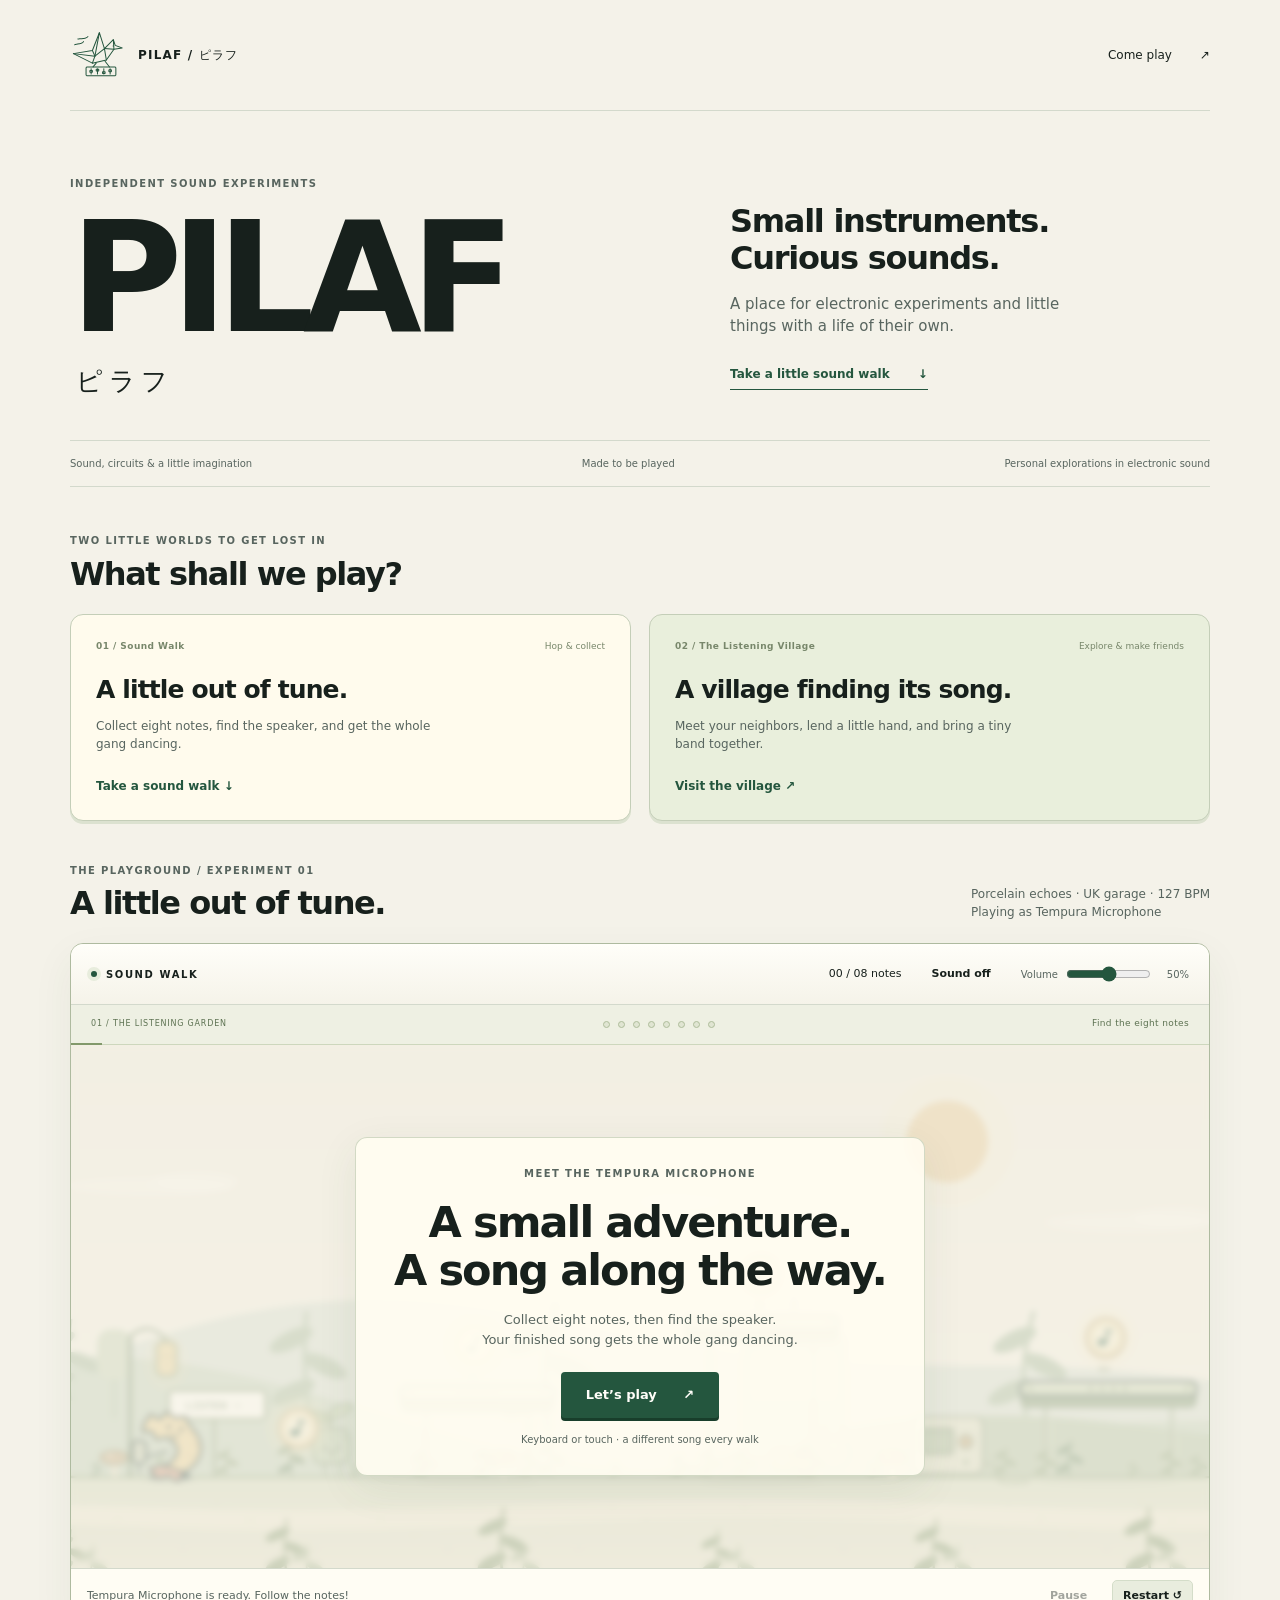
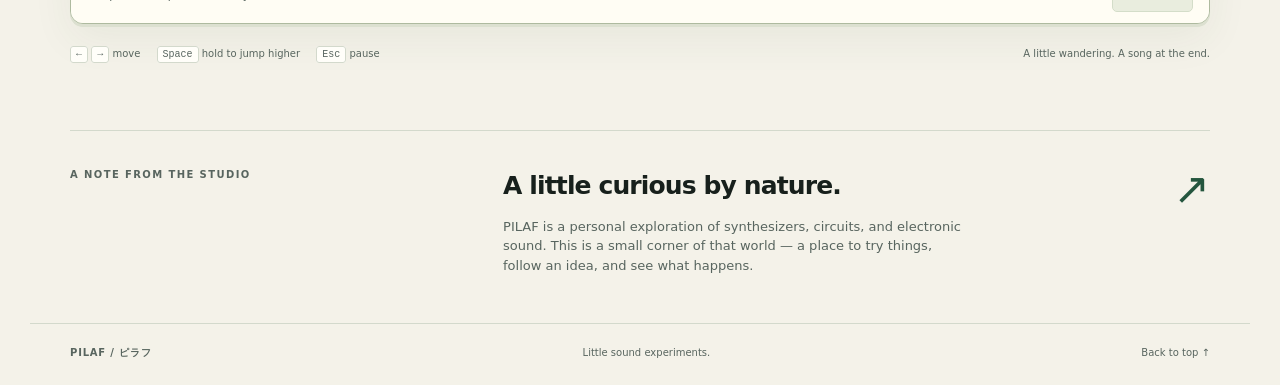
==== index.html @ 5d6fff00 "Add The Listening Village as a second musical game" ====
<!doctype html>
<html lang="en">
<head>
  <meta charset="utf-8">
  <meta name="viewport" content="width=device-width,initial-scale=1">
  <meta name="theme-color" content="#f4f2e9">
  <meta name="description" content="PILAF — personal explorations in electronic sound. Meet a little character, collect a few notes, and make something playful.">
  <title>PILAF / Little sound experiments</title>
  <link rel="icon" type="image/svg+xml" href="origami-mixer-bird.svg">
  <link rel="stylesheet" href="style.css?v=games-3">
  <script src="music.js" defer></script>
  <script src="game.js?v=touch-2" defer></script>
</head>
<body>
  <header class="wrap">
    <nav><a class="wordmark" href="#home"><img class="brand-bird" src="origami-mixer-bird.svg" alt="" width="56" height="56"><span class="brand-name">PILAF / <span lang="ja">ピラフ</span></span></a><a href="#play">Come play <span aria-hidden="true">↗</span></a></nav>
    <div class="hero" id="home">
      <div><p class="eyebrow">Independent sound experiments</p><h1>PILAF<span lang="ja">ピラフ</span></h1></div>
      <div class="hero-copy"><h2>Small instruments.<br>Curious sounds.</h2><p>A place for electronic experiments and little things with a life of their own.</p><a class="text-link" href="#play">Take a little sound walk <span aria-hidden="true">↓</span></a></div>
    </div>
    <div class="facts"><span>Sound, circuits & a little imagination</span><span>Made to be played</span><span>Personal explorations in electronic sound</span></div>
  </header>
  <main class="wrap" id="play">
    <section class="game-library" aria-labelledby="games-title">
      <p class="eyebrow">Two little worlds to get lost in</p>
      <h2 id="games-title">What shall we play?</h2>
      <div class="game-choices">
        <a class="game-choice" href="#sound-walk"><span class="game-choice-top"><span>01 / Sound Walk</span><span>Hop &amp; collect</span></span><h3>A little out of tune.</h3><p>Collect eight notes, find the speaker, and get the whole gang dancing.</p><span class="game-choice-action">Take a sound walk &#8595;</span></a>
        <a class="game-choice village-choice" href="village/index.html"><span class="game-choice-top"><span>02 / The Listening Village</span><span>Explore &amp; make friends</span></span><h3>A village finding its song.</h3><p>Meet your neighbors, lend a little hand, and bring a tiny band together.</p><span class="game-choice-action">Visit the village &#8599;</span></a>
      </div>
    </section>
    <section id="sound-walk" aria-labelledby="game-title">
      <div class="section-heading"><div><p class="eyebrow">The playground / experiment 01</p><h2 id="game-title">A little out of tune.</h2></div><p><span id="song-name">A new song every walk</span><br><span id="character-name">Playing as Onigiri Listener</span></p></div>
      <div class="game-shell">
        <div class="game-bar"><span class="game-name"><span class="status-dot"></span> SOUND WALK</span><span id="score">00 / 08 notes</span><button id="sound" type="button" aria-pressed="false">Sound off</button><label class="volume-control" for="volume">Volume <input id="volume" type="range" min="0" max="100" value="50" step="1"><output id="volume-value" for="volume">50%</output></label></div>
        <div class="journey" id="journey"><span id="district">01 / The listening garden</span><div class="note-trail" aria-hidden="true"><i id="note-0"></i><i id="note-1"></i><i id="note-2"></i><i id="note-3"></i><i id="note-4"></i><i id="note-5"></i><i id="note-6"></i><i id="note-7"></i></div><span id="goal-label">Find the eight notes</span></div>
        <div class="stage">
          <canvas id="game" width="1000" height="460" tabindex="0" aria-label="Sound Walk. Move with left and right arrows or A and D. Jump with Space, W, or up arrow; hold for a higher jump. On touch screens, hold a direction button and tap Jump. Collect eight notes and reach the speaker. Escape pauses."></canvas>
          <div class="party-caption" id="party-caption" hidden><p class="eyebrow">Your living song / the whole band is here</p><h3 id="finished-title">A little garden party</h3><p id="song-evolution">Your melody is just the beginning. Stay for the next variation.</p></div>
          <div class="overlay" id="overlay"><div><p class="eyebrow" id="overlay-kicker">Meet the Onigiri Listener</p><h3 id="overlay-title">A small adventure.<br>A song along the way.</h3><p id="overlay-copy">Collect eight notes, then find the speaker.<br>Your finished song gets the whole gang dancing.</p><button class="button" id="start" type="button">Let’s play <span aria-hidden="true">↗</span></button><span class="start-note">Keyboard or touch · a different song every walk</span></div></div>
        </div>
        <div class="touch-controls" role="group" aria-label="Touch game controls" aria-describedby="touch-hint">
          <p id="touch-hint">Hold an arrow to move. Tap Jump with your other thumb.</p>
          <div class="direction-controls"><button type="button" data-control="left" aria-label="Move left" aria-pressed="false">&#8592;</button><button type="button" data-control="right" aria-label="Move right" aria-pressed="false">&#8594;</button></div>
          <button type="button" data-control="jump" aria-label="Jump" aria-pressed="false">Jump &#8593;</button>
        </div>
        <div class="game-bottom"><p id="status" role="status">Your headphones are on. The garden is waiting.</p><div class="game-actions"><button id="pause" type="button" disabled>Pause</button><button id="replay" type="button" hidden>Replay song</button><button id="restart" type="button">Restart ↺</button></div></div>
      </div>
      <div class="under-game"><p><kbd>←</kbd> <kbd>→</kbd> move <span class="space"></span><kbd>Space</kbd> hold to jump higher <span class="space"></span><kbd>Esc</kbd> pause</p><p>A little wandering. A song at the end.</p></div>
      <noscript><p>This game needs JavaScript enabled in your browser.</p></noscript>
    </section>
    <section class="about" aria-labelledby="about-title"><p class="eyebrow">A note from the studio</p><div><h2 id="about-title">A little curious by nature.</h2><p>PILAF is a personal exploration of synthesizers, circuits, and electronic sound. This is a small corner of that world — a place to try things, follow an idea, and see what happens.</p></div><span class="about-mark" aria-hidden="true">↗</span></section>
  </main>
  <footer class="wrap"><span>PILAF <span lang="ja">/ ピラフ</span></span><span>Little sound experiments.</span><a href="#home">Back to top ↑</a></footer>
</body>
</html>
---- style.css ----
:root{color-scheme:light;--paper:#f4f2e9;--ink:#17201c;--muted:#58655f;--line:#d3d9cc;--green:#24563e;--cream:#fffef9}
.wordmark{display:inline-flex;align-items:center;gap:12px}.brand-bird{display:block;width:56px;height:56px;flex-shrink:0}.wordmark .brand-name{font-weight:750;white-space:nowrap}
*{box-sizing:border-box}html{scroll-behavior:smooth;scroll-padding-top:24px}body{margin:0;background:var(--paper);color:var(--ink);font:15px/1.5 system-ui,-apple-system,BlinkMacSystemFont,"Segoe UI",sans-serif}a{color:inherit;text-decoration:none}button{font:inherit;color:inherit;cursor:pointer}button:disabled{opacity:.4;cursor:default}a:focus-visible,button:focus-visible,canvas:focus-visible{outline:3px solid #58896b;outline-offset:5px}.wrap{max-width:1220px;margin:auto;padding:0 40px}nav{display:flex;justify-content:space-between;align-items:center;padding:27px 0;border-bottom:1px solid var(--line);font-size:12px}nav a:last-child{display:flex;gap:28px}.wordmark{font-weight:750;letter-spacing:.1em}.wordmark span{font-weight:500}.hero{display:grid;grid-template-columns:1.25fr 1fr;gap:60px;align-items:end;padding:65px 0 48px}.eyebrow{font-size:10px;font-weight:700;letter-spacing:.14em;text-transform:uppercase;color:var(--muted);margin:0 0 17px}h1{font-size:clamp(80px,12vw,154px);letter-spacing:-.075em;line-height:.85;margin:22px 0 0;font-weight:750}h1 span{display:block;font-size:26px;letter-spacing:.22em;font-weight:500;margin:26px 0 0 6px}.hero-copy{max-width:360px;padding-bottom:2px}.hero-copy h2{font-size:32px;line-height:1.15;letter-spacing:-.04em;margin:0 0 16px}.hero-copy p{color:var(--muted);max-width:330px;margin:0 0 24px}.text-link{font-size:12px;border-bottom:1px solid var(--green);padding-bottom:6px;display:inline-flex;gap:28px;color:var(--green);font-weight:650}.facts{display:flex;justify-content:space-between;gap:16px;flex-wrap:wrap;padding:15px 0;border-block:1px solid var(--line);font-size:10px;color:var(--muted)}main{padding-top:46px!important}.section-heading{display:flex;justify-content:space-between;align-items:end;gap:20px;margin-bottom:22px}.section-heading .eyebrow{margin-bottom:8px}.section-heading h2{font-size:32px;letter-spacing:-.045em;line-height:1.1;margin:0}.section-heading>p{font-size:12px;color:var(--muted);margin:0}.game-shell{border:1px solid #b8c4b4;border-radius:9px;overflow:hidden;background:#e9edde}.game-bar{display:flex;gap:20px;align-items:center;padding:13px 20px;background:var(--cream);border-bottom:1px solid var(--line);font-size:11px}.game-name{display:flex;gap:9px;align-items:center;letter-spacing:.13em;font-size:10px;font-weight:700}.status-dot{width:6px;height:6px;border-radius:100%;background:var(--green)}#score{margin-left:auto;font-variant-numeric:tabular-nums}.game-bar button,.game-actions button{border:0;background:transparent;padding:5px;font-size:11px;text-decoration:underline;text-underline-offset:4px}.stage{position:relative}canvas{display:block;width:100%;height:auto;touch-action:none}.overlay{position:absolute;inset:0;display:grid;place-items:center;text-align:center;background:#f4f2e9db;padding:20px}.overlay[hidden]{display:none}.overlay h3{font-size:clamp(24px,4vw,43px);letter-spacing:-.045em;line-height:1.12;margin:0 0 16px}.overlay p:not(.eyebrow){font-size:13px;color:var(--muted);margin:0 0 23px}.button{background:var(--green);color:var(--cream);border:0;border-radius:4px;padding:13px 25px;font-size:13px;font-weight:650;min-width:155px}.button span{margin-left:22px}.start-note{display:block;font-size:10px;color:var(--muted);margin-top:14px}.game-bottom{display:flex;align-items:center;justify-content:space-between;gap:12px;padding:9px 20px;background:var(--cream);border-top:1px solid var(--line);font-size:11px;min-height:51px}.game-bottom p{margin:0;color:var(--muted)}.game-actions{display:flex;gap:15px;flex-shrink:0}.under-game{display:flex;justify-content:space-between;gap:15px;color:var(--muted);font-size:10px;margin-top:8px}kbd{font:10px inherit;border:1px solid var(--line);border-radius:3px;padding:2px 5px;background:var(--cream)}.space{display:inline-block;width:13px}.touch-controls{display:none;justify-content:space-between;margin-top:12px;user-select:none}.touch-controls div{display:flex;gap:10px}.touch-controls button{min-height:48px;min-width:60px;border:1px solid #a6b4a1;border-radius:5px;background:var(--cream);padding:12px 20px;touch-action:none}.about{display:grid;grid-template-columns:1fr 1.6fr auto;gap:38px;border-top:1px solid var(--line);margin-top:58px;padding:36px 0 48px}.about h2{font-size:25px;letter-spacing:-.035em;margin:0 0 12px}.about p:not(.eyebrow){font-size:13px;color:var(--muted);max-width:470px;margin:0}.about-mark{font-size:44px;line-height:1;color:var(--green)}footer{border-top:1px solid var(--line);display:flex;justify-content:space-between;gap:20px;padding-top:21px!important;padding-bottom:26px!important;font-size:10px;color:var(--muted)}footer>span:first-child{font-weight:700;letter-spacing:.08em}
.party-caption{position:absolute;top:26px;left:16px;right:16px;text-align:center;pointer-events:none}.party-caption h3{font-size:clamp(25px,3.5vw,39px);line-height:1.1;letter-spacing:-.04em;margin:0 0 9px}.party-caption .eyebrow{margin-bottom:12px;font-size:9px}.party-caption>p:last-child{font-size:12px;color:var(--muted);margin:0}.touch-controls[hidden],.party-caption[hidden]{display:none}@media(max-width:650px){.game-bottom{flex-wrap:wrap}.game-actions{margin-left:auto}.party-caption{top:16px}.party-caption .eyebrow{font-size:8px}.party-caption>p:last-child{font-size:10px}}
.volume-control{display:flex;align-items:center;gap:8px;font-size:10px;color:var(--muted)}.volume-control input{width:85px;min-height:26px;margin:0;accent-color:var(--green);cursor:pointer}.volume-control output{min-width:30px;text-align:right;font-variant-numeric:tabular-nums}.volume-control input:focus-visible{outline:3px solid #58896b;outline-offset:3px}
@media(max-width:650px){.game-bar{flex-wrap:wrap}.volume-control{flex-basis:100%;justify-content:flex-end;border-top:1px solid var(--line);padding-top:5px}.volume-control input{width:110px}}
@media(pointer:coarse){.touch-controls{display:flex}}
@media(max-width:650px){.wrap{padding-inline:20px}.hero{grid-template-columns:1fr;gap:30px;padding:40px 0 30px}h1{font-size:100px}h1 span{font-size:22px;margin-top:20px}.hero-copy h2{font-size:27px}.hero-copy{max-width:none}.hero-copy p{max-width:360px}.facts{font-size:9px}.facts span:last-child{display:none}main{padding-top:34px!important}.section-heading{display:block}.section-heading h2{font-size:29px}.section-heading>p{margin-top:12px}.stage{height:340px}canvas{height:340px;object-fit:cover}.overlay{padding:16px}.overlay h3{font-size:29px}.overlay .eyebrow{font-size:9px}.game-bar{padding:10px 12px;gap:12px}.game-name{font-size:9px;letter-spacing:.05em}.game-bottom{padding:10px 12px;align-items:start}.game-bottom p{max-width:200px}.game-actions{gap:8px}.under-game{display:none}.touch-controls{display:flex}.about{grid-template-columns:1fr;gap:10px;margin-top:38px;padding:26px 0 30px}.about .eyebrow{margin-bottom:3px}.about-mark{display:none}footer{flex-wrap:wrap}footer>span:nth-child(2){display:none}}
@media(prefers-reduced-motion:reduce){html{scroll-behavior:auto}}

/* A small instrument cabinet around the garden. */
.stage{width:100%;aspect-ratio:1000/460}.stage canvas{height:100%;object-fit:fill}.overlay{grid-template-columns:minmax(0,1fr)}.overlay>div{min-width:0;max-width:100%}
.game-shell{border-color:#aeba9f;border-radius:13px;box-shadow:0 3px 0 #dce0d0,0 15px 42px #344b3210}
.game-bar{background:linear-gradient(#fffef9,#f5f3e9);padding:14px 20px}.game-name{letter-spacing:.16em}.status-dot{box-shadow:0 0 0 4px #e8eddd}
.game-bar button,.game-actions button{min-height:32px;border-radius:5px;text-decoration:none;font-weight:600;padding:6px 10px}.game-bar button:hover,.game-actions button:hover{background:#e8edde}.game-actions #restart{background:#e9edde;border:1px solid #d4ddc9}
.journey{position:relative;display:flex;align-items:center;justify-content:space-between;gap:15px;padding:12px 20px 13px;background:#eef0e3;border-bottom:1px solid #cdd7bd;color:#5d7252;font-size:9px;letter-spacing:.04em}
.journey::after{content:"";position:absolute;bottom:-1px;left:0;width:var(--progress,0%);height:2px;background:#82996b;transition:width .12s linear}#district{text-transform:uppercase;letter-spacing:.1em;font-size:8px}.note-trail{display:flex;gap:8px;flex-shrink:0}.note-trail i{width:7px;height:7px;border-radius:50%;border:1px solid #aebd9b;background:#e0e5d2;transition:background .2s,box-shadow .2s}.note-trail i.found{background:#b9a168;border-color:#a08b56;box-shadow:0 0 0 3px #dfd7b533}
.overlay{background:#f4f2e9a8;backdrop-filter:blur(3px)}.overlay>div{padding:28px 38px;border:1px solid #cbd3bdd9;border-radius:12px;background:#fffdf1e8;box-shadow:0 12px 40px #3d503616}.button{box-shadow:0 3px 0 #183e2b;transition:background .15s,transform .15s}.button:hover{background:#326747;transform:translateY(-1px)}.button:active{transform:translateY(1px);box-shadow:0 1px 0 #183e2b}.game-bottom{padding:11px 16px;background:#fffdf4}.under-game{margin-top:12px}.touch-controls button{box-shadow:0 3px 0 #d6ddc8;font-weight:650}.touch-controls button:active{background:#e2e9d5;transform:translateY(2px);box-shadow:0 1px 0 #d6ddc8}
@media(max-width:650px){.journey{flex-wrap:wrap;padding:10px 12px;gap:10px}#goal-label{width:100%;font-size:10px}.note-trail{margin-left:auto;gap:6px}.note-trail i{width:6px;height:6px}.overlay>div{padding:22px 15px;width:100%}.overlay h3{font-size:27px}.overlay p:not(.eyebrow){font-size:12px}.start-note{font-size:9px}.game-bar{padding:10px 12px;gap:8px}.game-bottom{padding:9px 12px}.game-actions{gap:5px}.game-actions button{font-size:10px;padding:6px 9px}}
@media(prefers-reduced-motion:reduce){.journey::after,.note-trail i,.button{transition:none}.button:hover{transform:none}}
.party-caption{top:44px}@media(max-width:650px){.party-caption{top:34px}.section-heading>p{max-width:100%;overflow-wrap:anywhere}}

/* Thumb controls are part of the cabinet, away from selectable page text. */
.stage,.touch-controls,.touch-controls button{-webkit-user-select:none;user-select:none;-webkit-touch-callout:none}
.touch-controls{touch-action:none;overscroll-behavior:contain;flex-wrap:wrap;align-items:center;gap:12px;margin:0;padding:12px 16px 16px;background:#eef0e3;border-top:1px solid var(--line)}
#touch-hint{flex-basis:100%;margin:0;text-align:center;font-size:11px;color:var(--muted)}
.touch-controls .direction-controls{gap:12px}.touch-controls button{min-width:72px;min-height:64px;padding:12px 20px;border-radius:14px;font-size:25px;-webkit-tap-highlight-color:transparent}
.touch-controls [data-control="jump"]{min-width:104px;background:var(--green);color:var(--cream);border-color:var(--green);font-size:17px}
.touch-controls button.is-pressed{background:#d9e5c9;transform:translateY(2px);box-shadow:0 1px 0 #c0cdae}
.touch-controls [data-control="jump"].is-pressed{background:#427650}
@media(any-pointer:coarse){.touch-controls:not([hidden]){display:flex}.under-game{display:none}.game-actions button,.game-bar button{min-height:44px}}
@media(max-width:650px){.stage{height:clamp(300px,40svh,340px)}.touch-controls{padding-inline:12px}.touch-controls button{min-width:68px}.touch-controls .direction-controls{gap:10px}.game-actions button,.game-bar button{min-height:44px}.overlay>div{padding:16px 12px}.overlay h3{font-size:24px;margin-bottom:12px}.overlay .eyebrow{margin-bottom:10px}.overlay p:not(.eyebrow){margin-bottom:14px}.start-note{margin-top:10px}}
@media(max-height:500px) and (pointer:coarse) and (orientation:landscape){.stage{height:230px;aspect-ratio:auto}.game-bar{padding-block:4px}.journey{padding-block:5px}#goal-label{display:none}.touch-controls{padding-block:8px}.touch-controls button{min-height:54px}.overlay>div{padding:12px}.overlay h3{font-size:23px}.overlay p:not(.eyebrow){margin-bottom:10px}.overlay .eyebrow{margin-bottom:8px}.start-note{margin-top:8px}}

/* Both games share a home; each runs only on its own play page. */
.game-library{margin-bottom:42px}.game-library>.eyebrow{margin-bottom:9px}.game-library>h2{font-size:32px;letter-spacing:-.045em;line-height:1.1;margin:0 0 22px}.game-choices{display:grid;grid-template-columns:1fr 1fr;gap:18px}.game-choice{display:flex;flex-direction:column;padding:25px;border:1px solid #c4ceb8;border-radius:13px;background:#fffbed;box-shadow:0 3px 0 #dce2d0;transition:background .15s}.game-choice:hover{background:#f2f1de}.game-choice-top{display:flex;justify-content:space-between;gap:14px;font-size:9px;color:#78876b}.game-choice-top>span:first-child{font-weight:750;letter-spacing:.05em}.game-choice h3{font-size:25px;line-height:1.15;letter-spacing:-.035em;margin:23px 0 12px}.game-choice p{font-size:12px;color:var(--muted);max-width:340px;margin:0 0 24px}.game-choice-action{margin-top:auto;color:var(--green);font-size:12px;font-weight:700}.village-choice{background:#e9efdc}.village-choice:hover{background:#dfe9cf}#sound-walk{scroll-margin-top:20px}
@media(max-width:650px){.game-library{margin-bottom:32px}.game-library>h2{font-size:28px}.game-choices{grid-template-columns:1fr;gap:13px}.game-choice{padding:20px}.game-choice h3{font-size:24px;margin-top:17px}.game-choice-top{flex-wrap:wrap;gap:7px}.game-choice p{margin-bottom:18px}}
@media(prefers-reduced-motion:reduce){.game-choice{transition:none}}
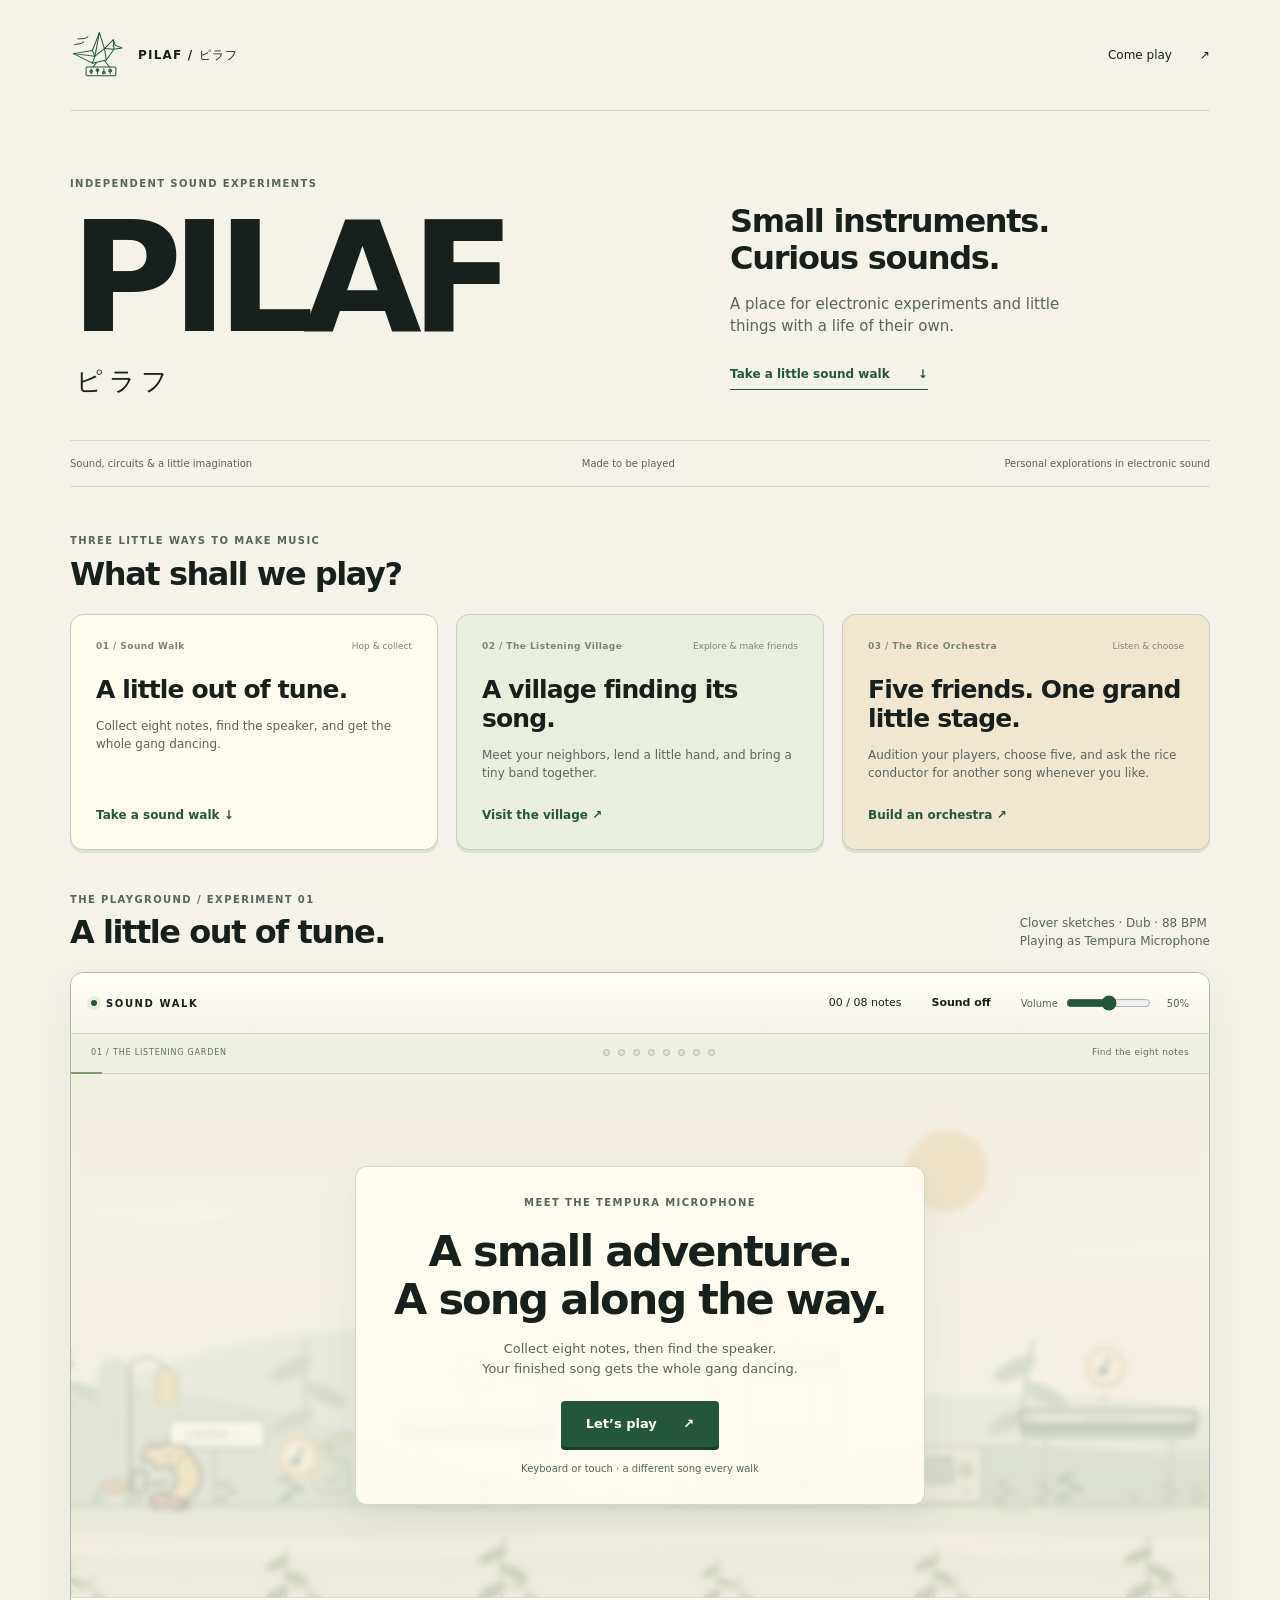
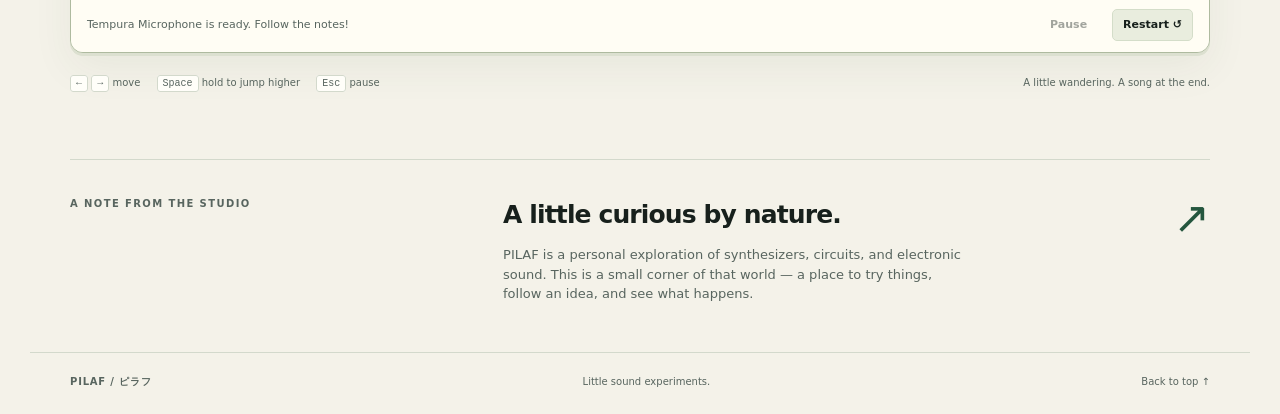
==== commit 25ea7754: "Add the Rice Orchestra game and make village invitations optional" ====
--- a/index.html
+++ b/index.html
@@ -7,7 +7,7 @@
   <meta name="description" content="PILAF — personal explorations in electronic sound. Meet a little character, collect a few notes, and make something playful.">
   <title>PILAF / Little sound experiments</title>
   <link rel="icon" type="image/svg+xml" href="origami-mixer-bird.svg">
-  <link rel="stylesheet" href="style.css?v=games-3">
+  <link rel="stylesheet" href="style.css?v=games-4">
   <script src="music.js" defer></script>
   <script src="game.js?v=touch-2" defer></script>
 </head>
@@ -22,11 +22,12 @@
   </header>
   <main class="wrap" id="play">
     <section class="game-library" aria-labelledby="games-title">
-      <p class="eyebrow">Two little worlds to get lost in</p>
+      <p class="eyebrow">Three little ways to make music</p>
       <h2 id="games-title">What shall we play?</h2>
       <div class="game-choices">
         <a class="game-choice" href="#sound-walk"><span class="game-choice-top"><span>01 / Sound Walk</span><span>Hop &amp; collect</span></span><h3>A little out of tune.</h3><p>Collect eight notes, find the speaker, and get the whole gang dancing.</p><span class="game-choice-action">Take a sound walk &#8595;</span></a>
         <a class="game-choice village-choice" href="village/index.html"><span class="game-choice-top"><span>02 / The Listening Village</span><span>Explore &amp; make friends</span></span><h3>A village finding its song.</h3><p>Meet your neighbors, lend a little hand, and bring a tiny band together.</p><span class="game-choice-action">Visit the village &#8599;</span></a>
+        <a class="game-choice orchestra-choice" href="orchestra/index.html"><span class="game-choice-top"><span>03 / The Rice Orchestra</span><span>Listen &amp; choose</span></span><h3>Five friends. One grand little stage.</h3><p>Audition your players, choose five, and ask the rice conductor for another song whenever you like.</p><span class="game-choice-action">Build an orchestra &#8599;</span></a>
       </div>
     </section>
     <section id="sound-walk" aria-labelledby="game-title">
--- a/style.css
+++ b/style.css
@@ -33,6 +33,8 @@
 @media(max-height:500px) and (pointer:coarse) and (orientation:landscape){.stage{height:230px;aspect-ratio:auto}.game-bar{padding-block:4px}.journey{padding-block:5px}#goal-label{display:none}.touch-controls{padding-block:8px}.touch-controls button{min-height:54px}.overlay>div{padding:12px}.overlay h3{font-size:23px}.overlay p:not(.eyebrow){margin-bottom:10px}.overlay .eyebrow{margin-bottom:8px}.start-note{margin-top:8px}}
 
 /* Both games share a home; each runs only on its own play page. */
-.game-library{margin-bottom:42px}.game-library>.eyebrow{margin-bottom:9px}.game-library>h2{font-size:32px;letter-spacing:-.045em;line-height:1.1;margin:0 0 22px}.game-choices{display:grid;grid-template-columns:1fr 1fr;gap:18px}.game-choice{display:flex;flex-direction:column;padding:25px;border:1px solid #c4ceb8;border-radius:13px;background:#fffbed;box-shadow:0 3px 0 #dce2d0;transition:background .15s}.game-choice:hover{background:#f2f1de}.game-choice-top{display:flex;justify-content:space-between;gap:14px;font-size:9px;color:#78876b}.game-choice-top>span:first-child{font-weight:750;letter-spacing:.05em}.game-choice h3{font-size:25px;line-height:1.15;letter-spacing:-.035em;margin:23px 0 12px}.game-choice p{font-size:12px;color:var(--muted);max-width:340px;margin:0 0 24px}.game-choice-action{margin-top:auto;color:var(--green);font-size:12px;font-weight:700}.village-choice{background:#e9efdc}.village-choice:hover{background:#dfe9cf}#sound-walk{scroll-margin-top:20px}
+.game-library{margin-bottom:42px}.game-library>.eyebrow{margin-bottom:9px}.game-library>h2{font-size:32px;letter-spacing:-.045em;line-height:1.1;margin:0 0 22px}.game-choices{display:grid;grid-template-columns:repeat(3,minmax(0,1fr));gap:18px}.game-choice{display:flex;flex-direction:column;padding:25px;border:1px solid #c4ceb8;border-radius:13px;background:#fffbed;box-shadow:0 3px 0 #dce2d0;transition:background .15s}.game-choice:hover{background:#f2f1de}.game-choice-top{display:flex;justify-content:space-between;gap:14px;font-size:9px;color:#78876b}.game-choice-top>span:first-child{font-weight:750;letter-spacing:.05em}.game-choice h3{font-size:25px;line-height:1.15;letter-spacing:-.035em;margin:23px 0 12px}.game-choice p{font-size:12px;color:var(--muted);max-width:340px;margin:0 0 24px}.game-choice-action{margin-top:auto;color:var(--green);font-size:12px;font-weight:700}.village-choice{background:#e9efdc}.village-choice:hover{background:#dfe9cf}#sound-walk{scroll-margin-top:20px}
 @media(max-width:650px){.game-library{margin-bottom:32px}.game-library>h2{font-size:28px}.game-choices{grid-template-columns:1fr;gap:13px}.game-choice{padding:20px}.game-choice h3{font-size:24px;margin-top:17px}.game-choice-top{flex-wrap:wrap;gap:7px}.game-choice p{margin-bottom:18px}}
 @media(prefers-reduced-motion:reduce){.game-choice{transition:none}}
+
+.orchestra-choice{background:#f1e7d0}.orchestra-choice:hover{background:#e9dcc1}
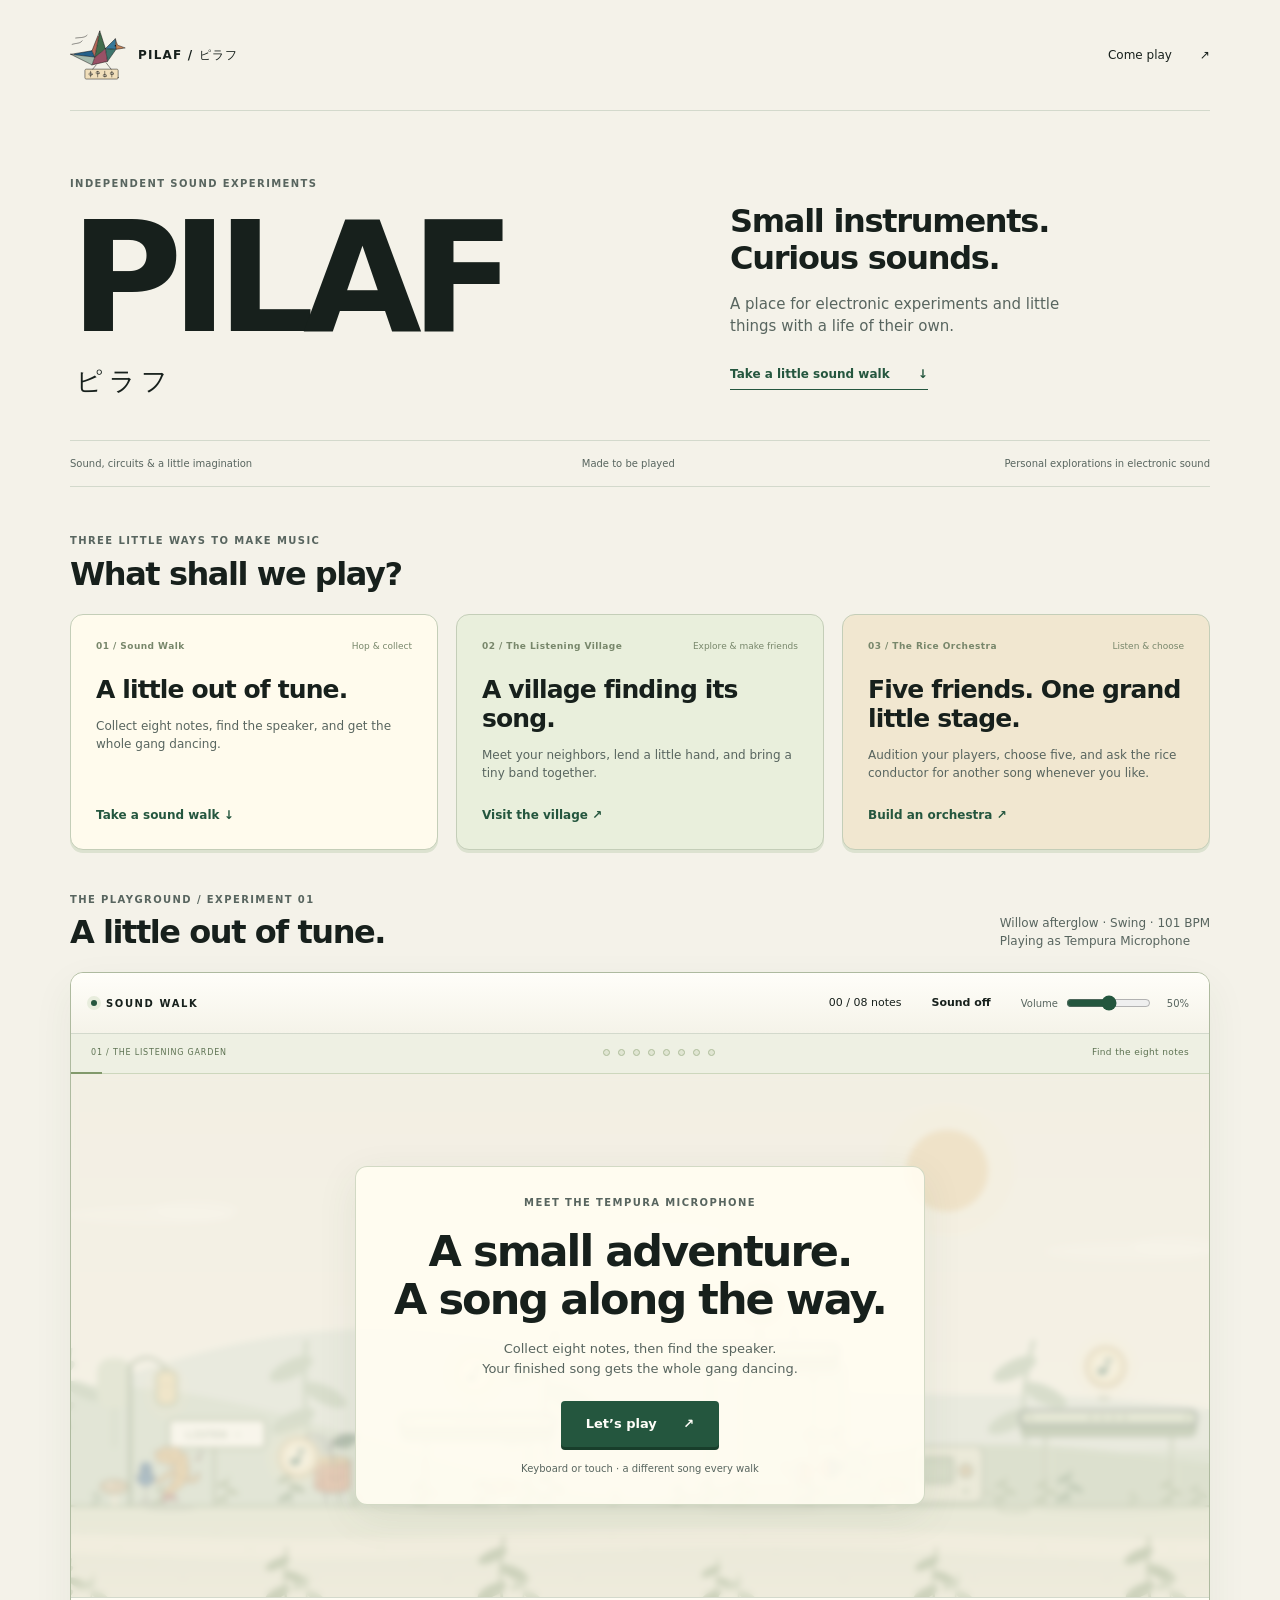
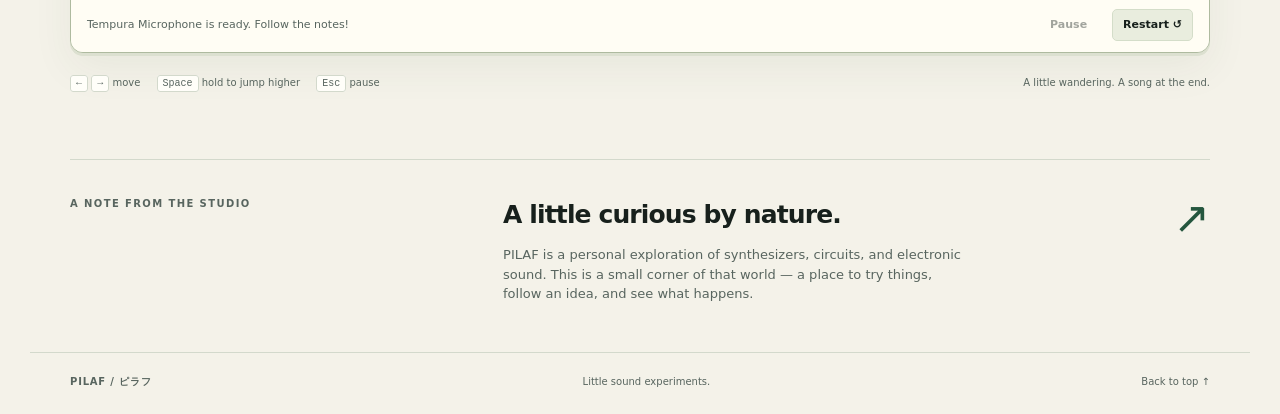
==== commit 5e829d1e: "Use approved character colors and enable village song requests" ====
--- a/index.html
+++ b/index.html
@@ -6,14 +6,14 @@
   <meta name="theme-color" content="#f4f2e9">
   <meta name="description" content="PILAF — personal explorations in electronic sound. Meet a little character, collect a few notes, and make something playful.">
   <title>PILAF / Little sound experiments</title>
-  <link rel="icon" type="image/svg+xml" href="origami-mixer-bird.svg">
+  <link rel="icon" type="image/svg+xml" href="origami-mixer-bird.svg?v=gallery-colors-1">
   <link rel="stylesheet" href="style.css?v=games-4">
-  <script src="music.js" defer></script>
-  <script src="game.js?v=touch-2" defer></script>
+  <script src="shared/character-art.js?v=gallery-colors-1" defer></script><script src="shared/characters.js?v=gallery-colors-1" defer></script><script src="music.js" defer></script>
+  <script src="game.js?v=gallery-colors-1" defer></script>
 </head>
 <body>
   <header class="wrap">
-    <nav><a class="wordmark" href="#home"><img class="brand-bird" src="origami-mixer-bird.svg" alt="" width="56" height="56"><span class="brand-name">PILAF / <span lang="ja">ピラフ</span></span></a><a href="#play">Come play <span aria-hidden="true">↗</span></a></nav>
+    <nav><a class="wordmark" href="#home"><img class="brand-bird" src="origami-mixer-bird.svg?v=gallery-colors-1" alt="" width="56" height="56"><span class="brand-name">PILAF / <span lang="ja">ピラフ</span></span></a><a href="#play">Come play <span aria-hidden="true">↗</span></a></nav>
     <div class="hero" id="home">
       <div><p class="eyebrow">Independent sound experiments</p><h1>PILAF<span lang="ja">ピラフ</span></h1></div>
       <div class="hero-copy"><h2>Small instruments.<br>Curious sounds.</h2><p>A place for electronic experiments and little things with a life of their own.</p><a class="text-link" href="#play">Take a little sound walk <span aria-hidden="true">↓</span></a></div>
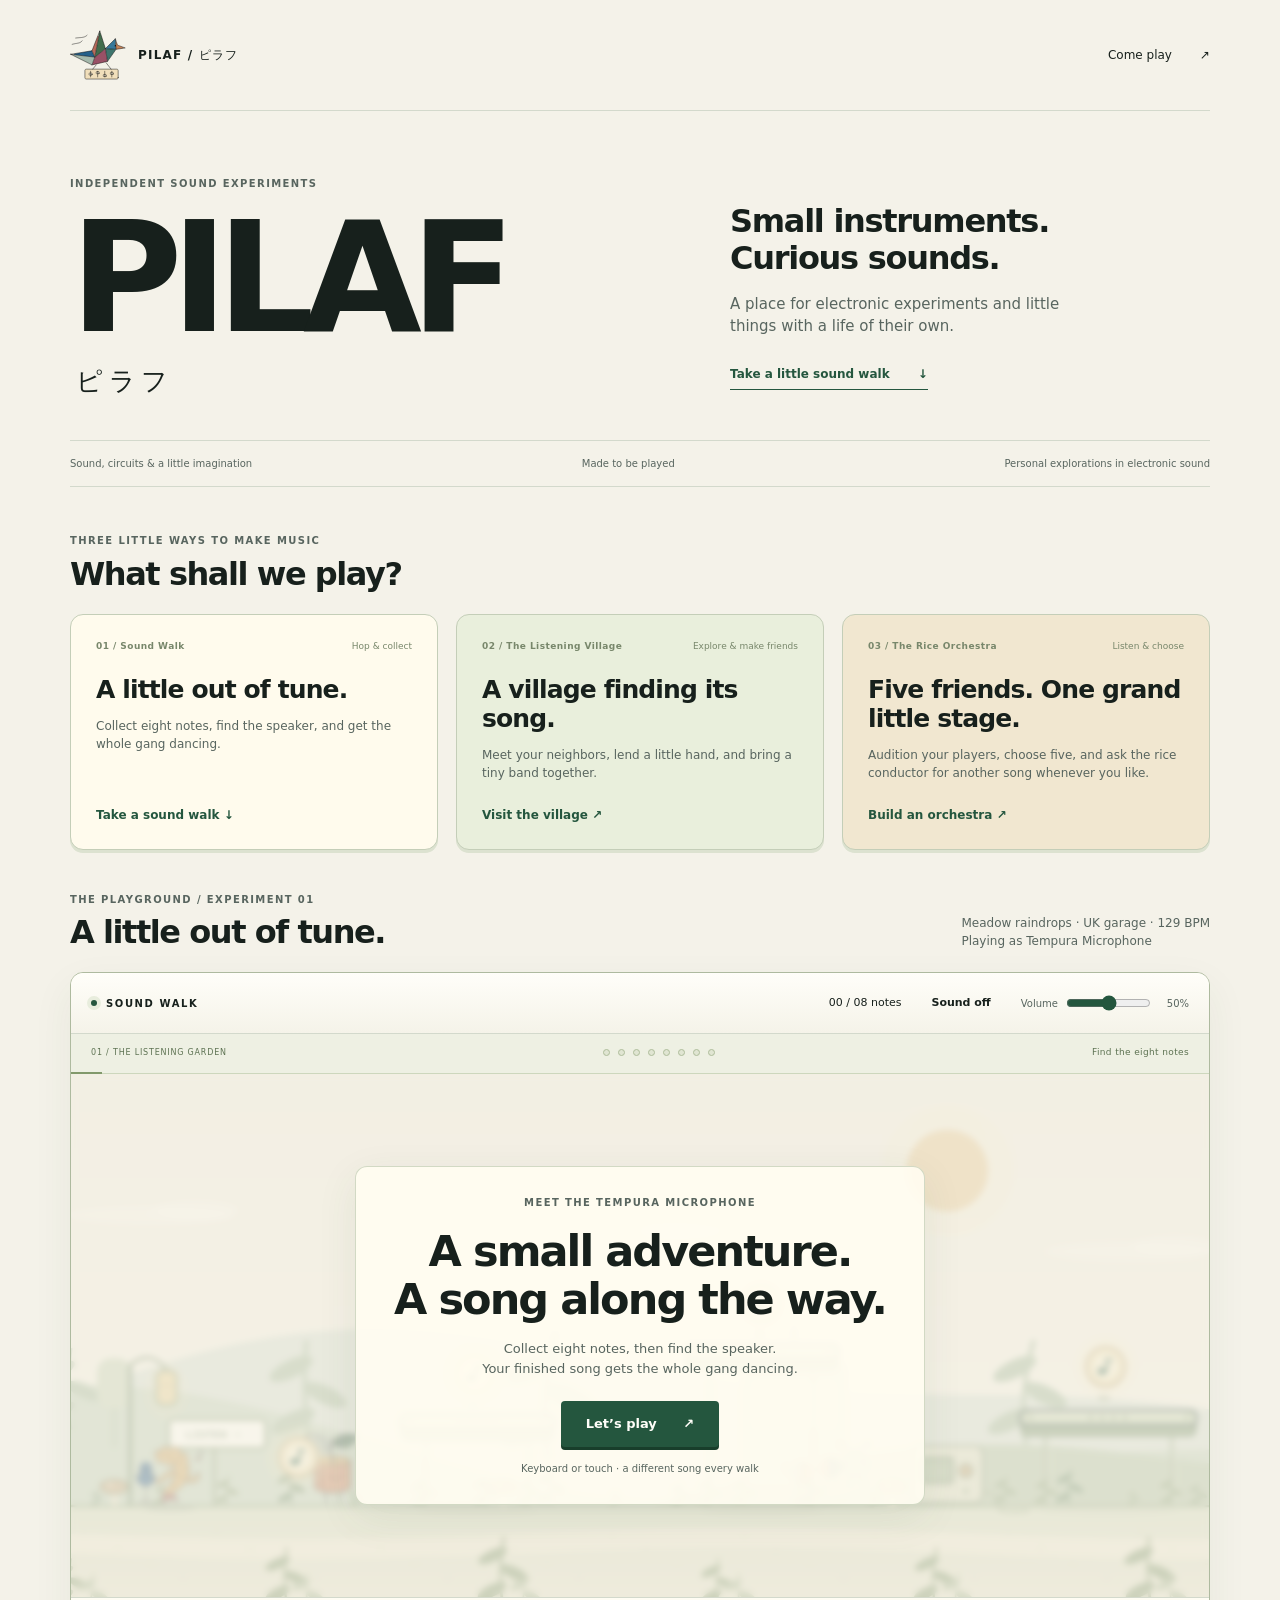
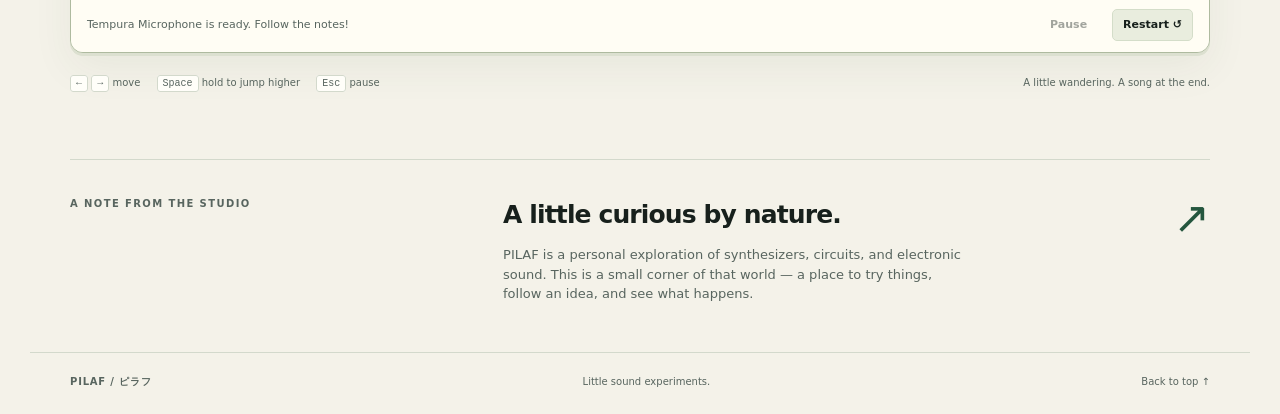
==== commit 6ed9a093: "Raise orchestra volume and clean character lettering" ====
--- a/index.html
+++ b/index.html
@@ -6,14 +6,14 @@
   <meta name="theme-color" content="#f4f2e9">
   <meta name="description" content="PILAF — personal explorations in electronic sound. Meet a little character, collect a few notes, and make something playful.">
   <title>PILAF / Little sound experiments</title>
-  <link rel="icon" type="image/svg+xml" href="origami-mixer-bird.svg?v=gallery-colors-1">
+  <link rel="icon" type="image/svg+xml" href="origami-mixer-bird.svg?v=volume-lettering-2">
   <link rel="stylesheet" href="style.css?v=games-4">
-  <script src="shared/character-art.js?v=gallery-colors-1" defer></script><script src="shared/characters.js?v=gallery-colors-1" defer></script><script src="music.js" defer></script>
-  <script src="game.js?v=gallery-colors-1" defer></script>
+  <script src="shared/character-art.js?v=volume-lettering-2" defer></script><script src="shared/characters.js?v=volume-lettering-2" defer></script><script src="music.js" defer></script>
+  <script src="game.js?v=volume-lettering-2" defer></script>
 </head>
 <body>
   <header class="wrap">
-    <nav><a class="wordmark" href="#home"><img class="brand-bird" src="origami-mixer-bird.svg?v=gallery-colors-1" alt="" width="56" height="56"><span class="brand-name">PILAF / <span lang="ja">ピラフ</span></span></a><a href="#play">Come play <span aria-hidden="true">↗</span></a></nav>
+    <nav><a class="wordmark" href="#home"><img class="brand-bird" src="origami-mixer-bird.svg?v=volume-lettering-2" alt="" width="56" height="56"><span class="brand-name">PILAF / <span lang="ja">ピラフ</span></span></a><a href="#play">Come play <span aria-hidden="true">↗</span></a></nav>
     <div class="hero" id="home">
       <div><p class="eyebrow">Independent sound experiments</p><h1>PILAF<span lang="ja">ピラフ</span></h1></div>
       <div class="hero-copy"><h2>Small instruments.<br>Curious sounds.</h2><p>A place for electronic experiments and little things with a life of their own.</p><a class="text-link" href="#play">Take a little sound walk <span aria-hidden="true">↓</span></a></div>
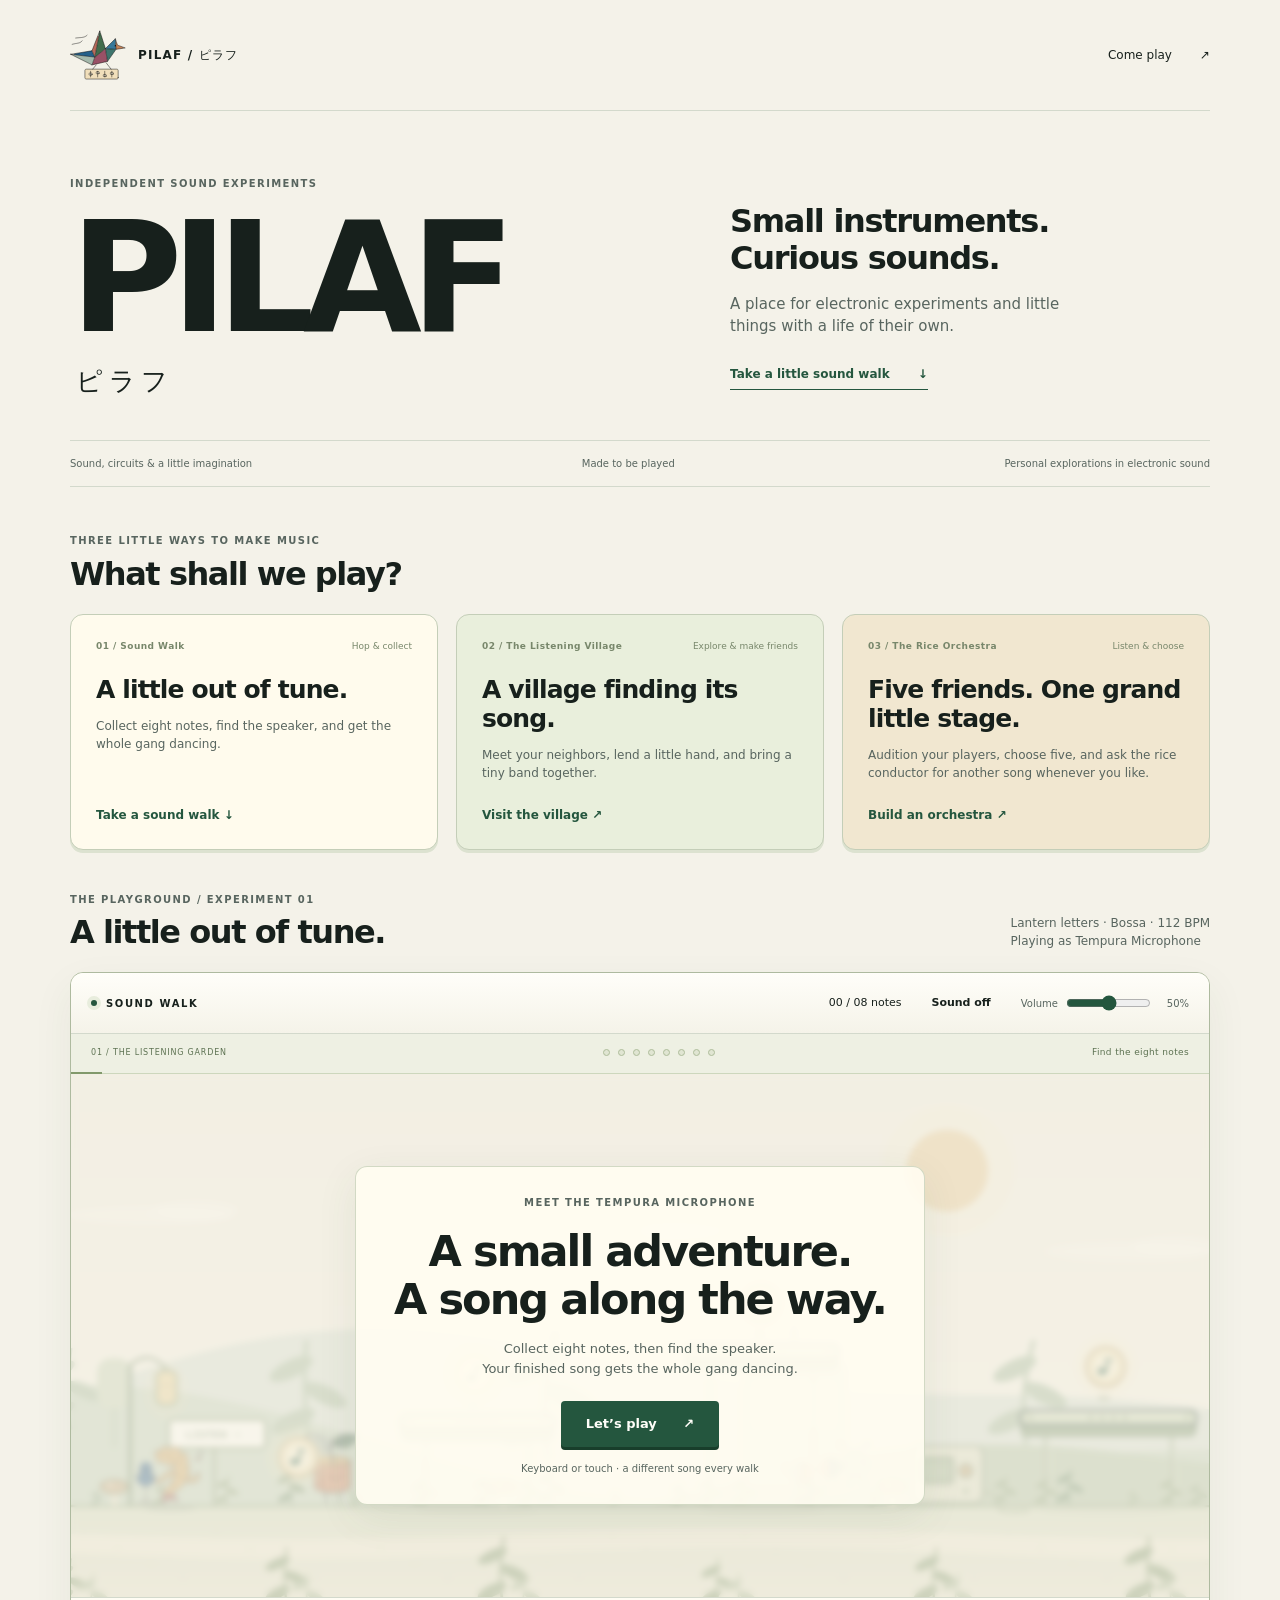
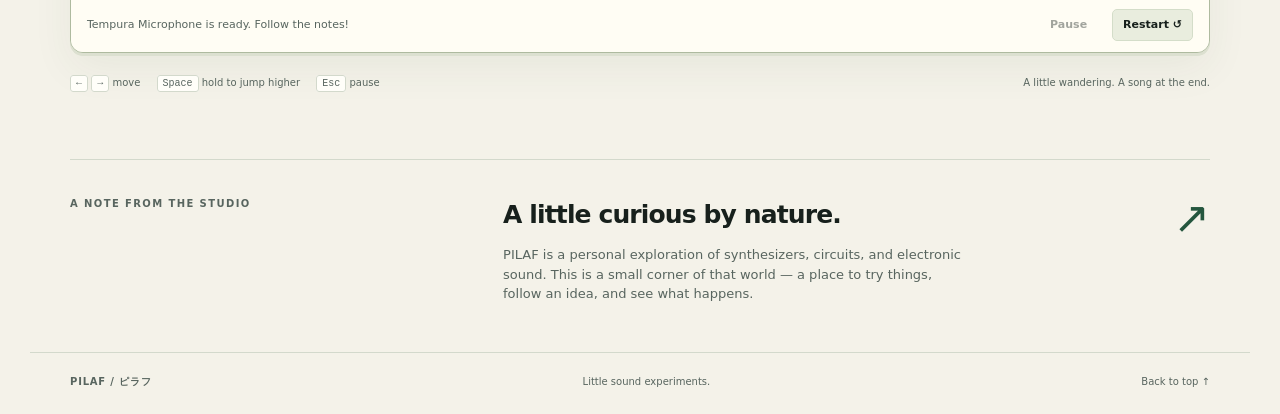
==== commit f2bb8984: "Add Cloudflare Web Analytics to all three public pages" ====
--- a/index.html
+++ b/index.html
@@ -53,5 +53,6 @@
     <section class="about" aria-labelledby="about-title"><p class="eyebrow">A note from the studio</p><div><h2 id="about-title">A little curious by nature.</h2><p>PILAF is a personal exploration of synthesizers, circuits, and electronic sound. This is a small corner of that world — a place to try things, follow an idea, and see what happens.</p></div><span class="about-mark" aria-hidden="true">↗</span></section>
   </main>
   <footer class="wrap"><span>PILAF <span lang="ja">/ ピラフ</span></span><span>Little sound experiments.</span><a href="#home">Back to top ↑</a></footer>
+<!-- Cloudflare Web Analytics --><script type='module' src='https://static.cloudflareinsights.com/beacon.min.js' data-cf-beacon='{"token": "f0c13892900b49b59b2be0a804ef4fff"}'></script><!-- End Cloudflare Web Analytics -->
 </body>
 </html>
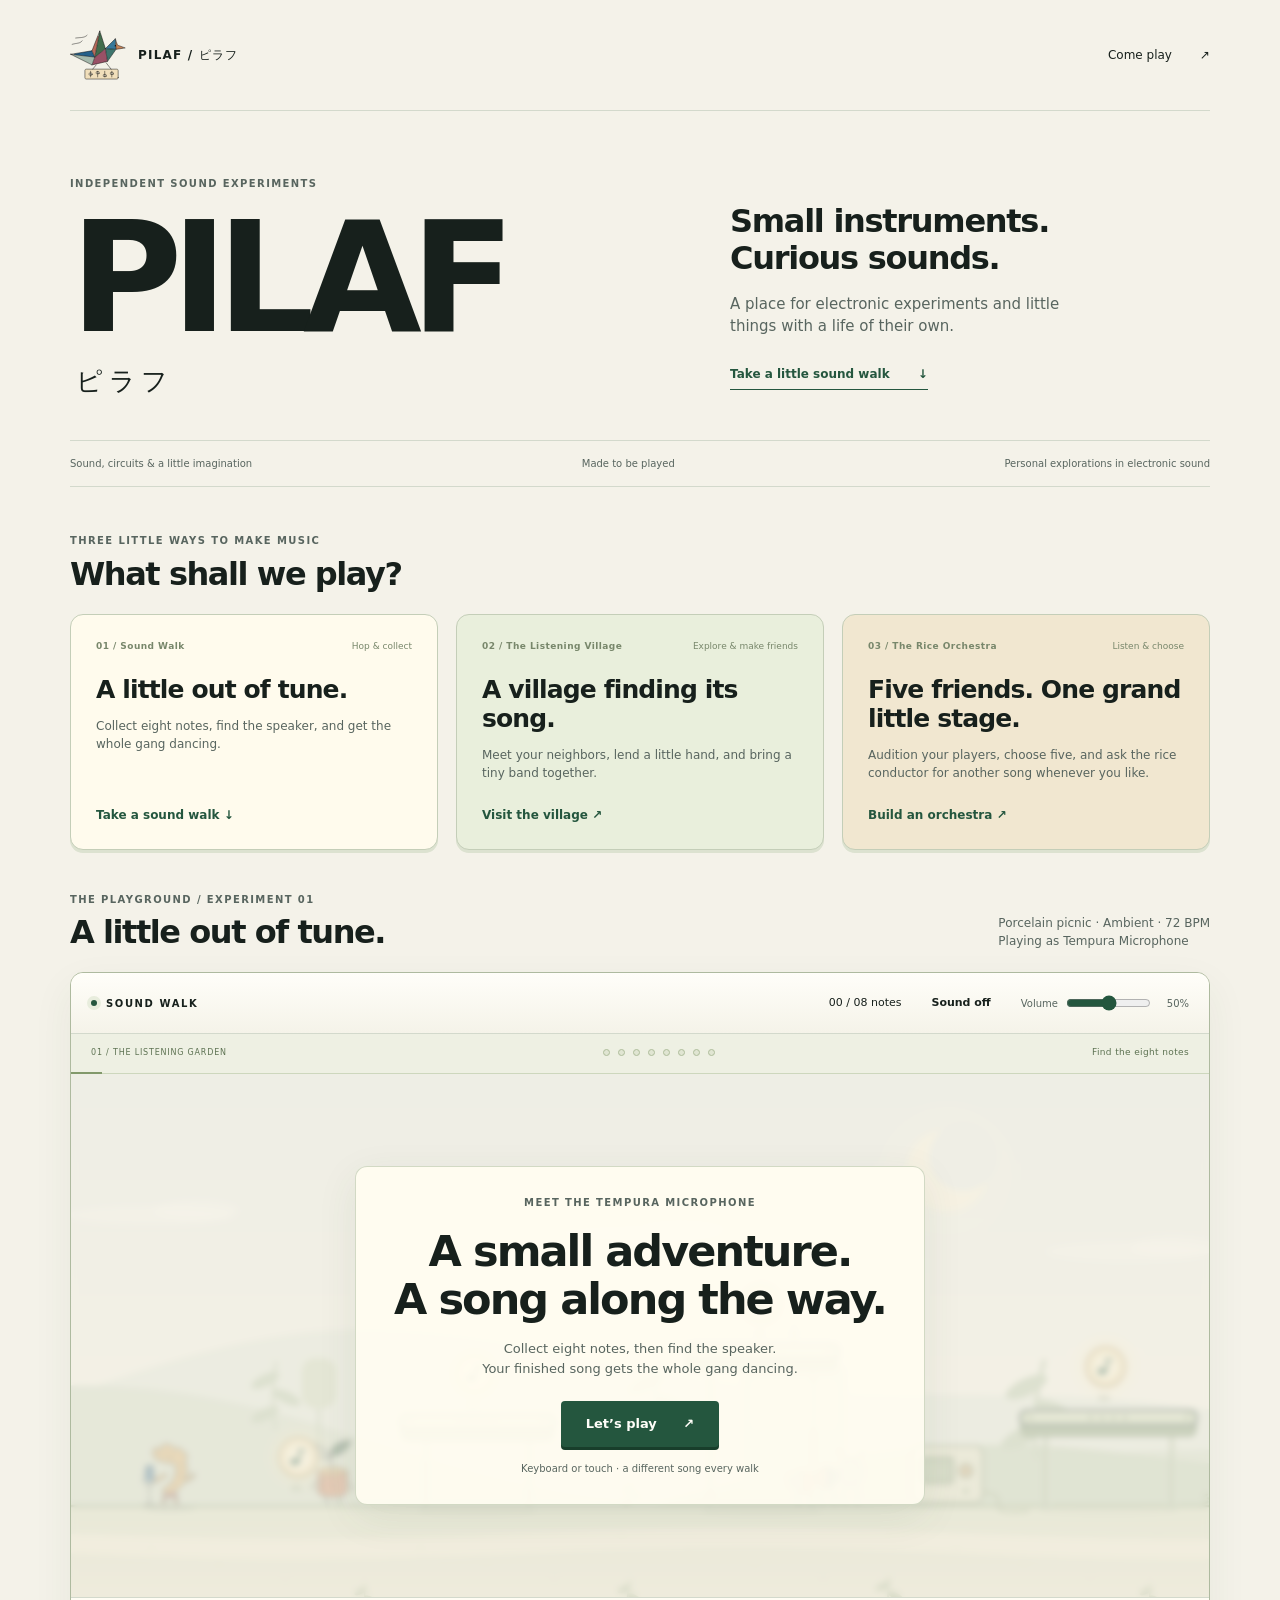
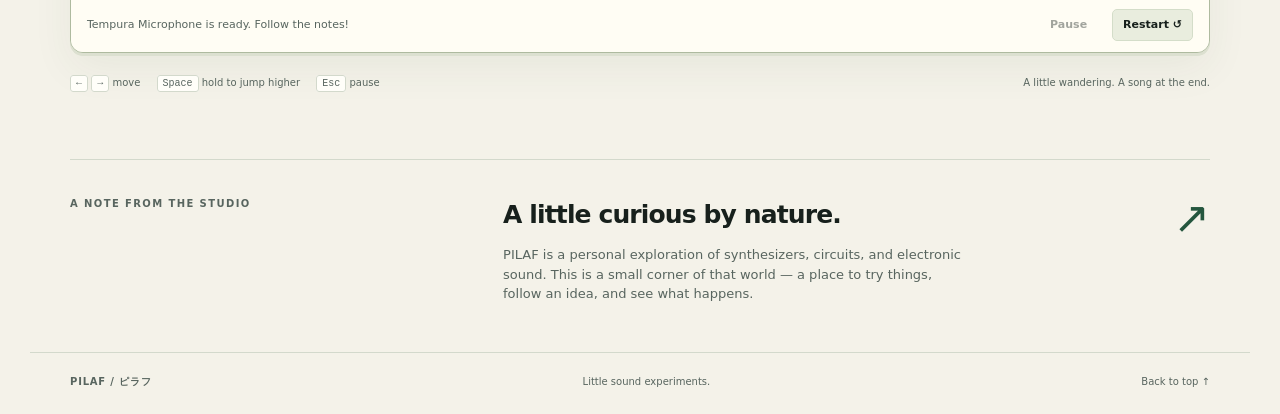
==== commit c9ace2b7: "Deepen game music with layered instruments and evolving arrangements Add warm filtered and FM voices" ====
--- a/index.html
+++ b/index.html
@@ -8,8 +8,8 @@
   <title>PILAF / Little sound experiments</title>
   <link rel="icon" type="image/svg+xml" href="origami-mixer-bird.svg?v=volume-lettering-2">
   <link rel="stylesheet" href="style.css?v=games-4">
-  <script src="shared/character-art.js?v=volume-lettering-2" defer></script><script src="shared/characters.js?v=volume-lettering-2" defer></script><script src="music.js" defer></script>
-  <script src="game.js?v=volume-lettering-2" defer></script>
+  <script src="shared/character-art.js?v=9bc94798c490" defer></script><script src="shared/characters.js?v=f786faec2a42" defer></script><script src="music.js?v=3345558011ef" defer></script>
+  <script src="game.js?v=70d4b757bb1c" defer></script>
 </head>
 <body>
   <header class="wrap">
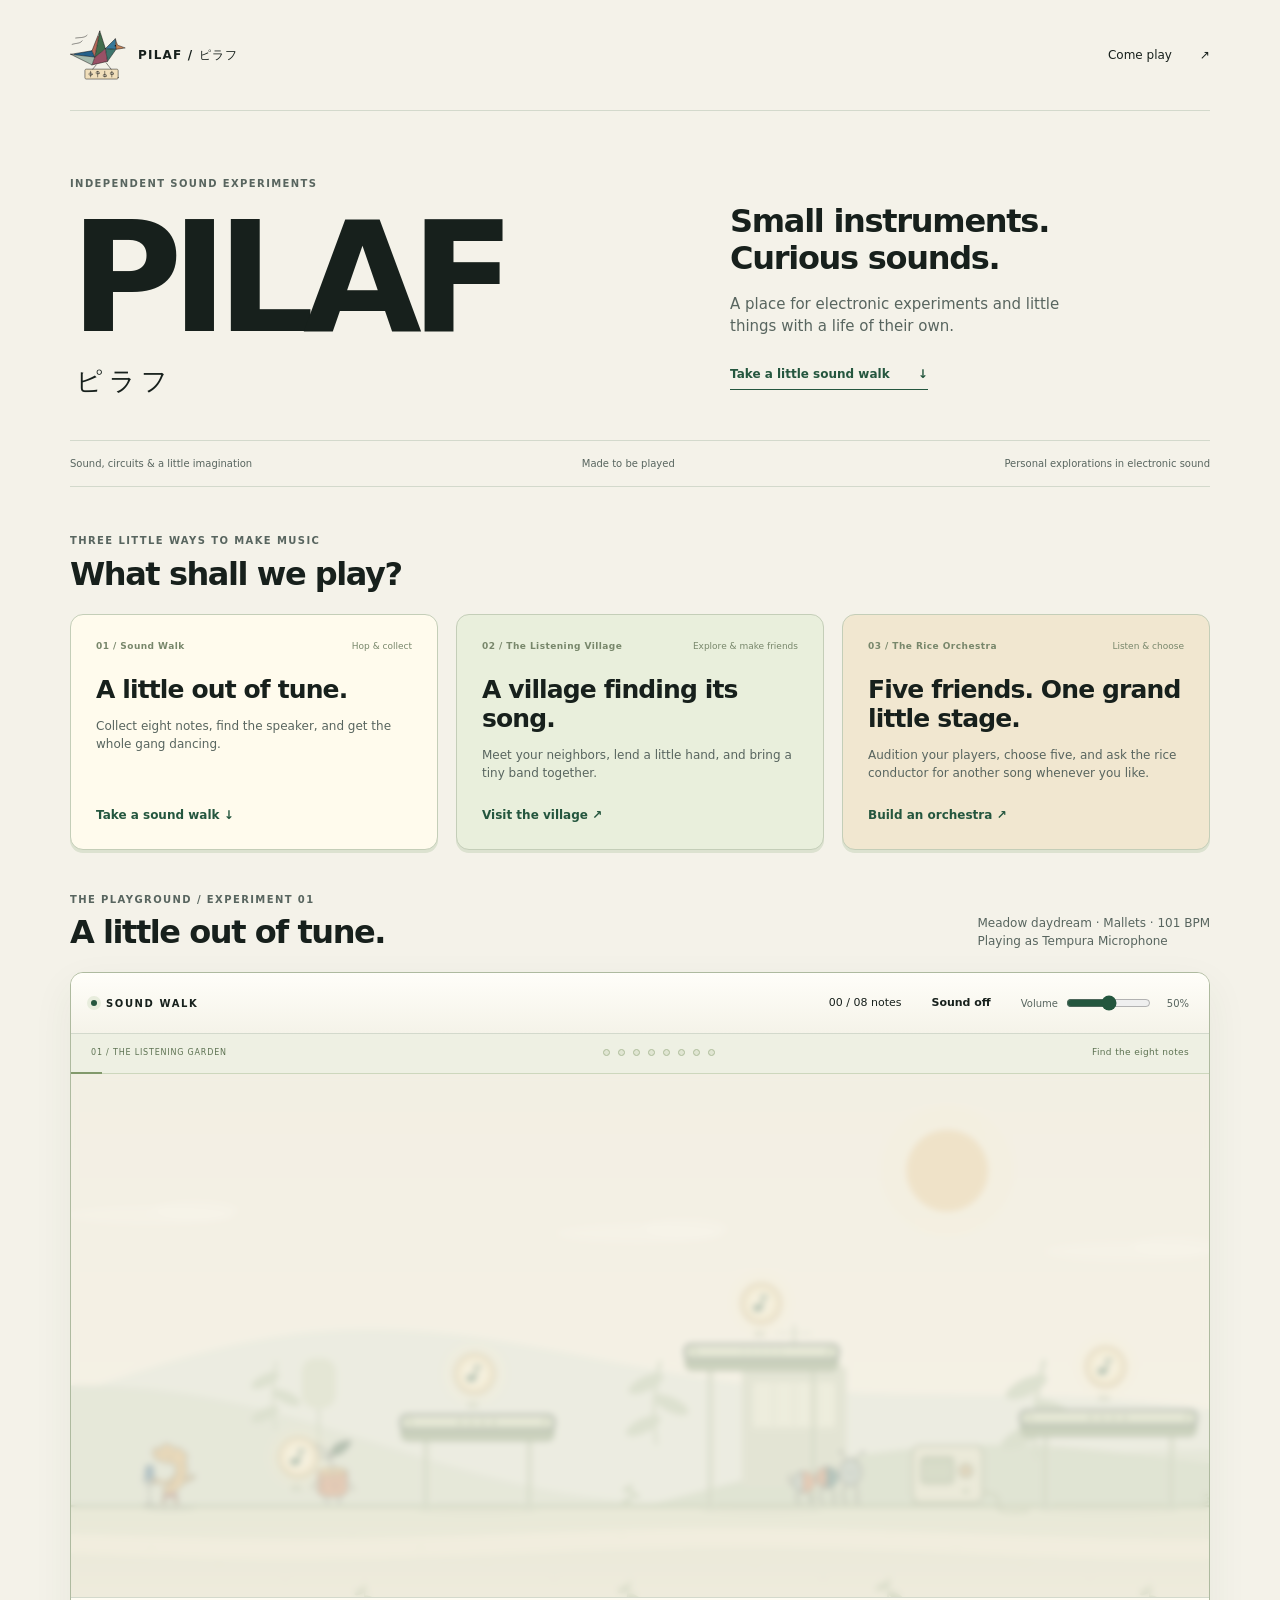
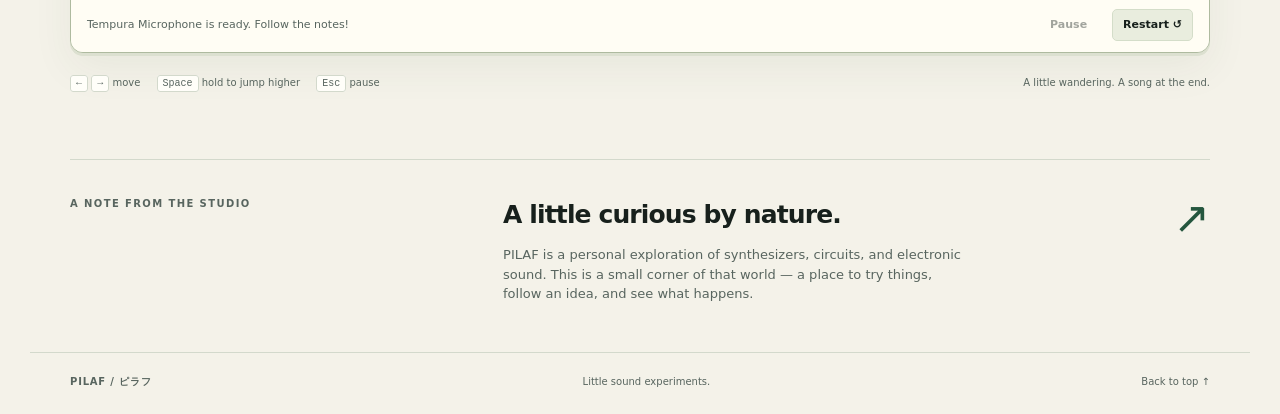
==== commit f40a5d7f: "Keep character limbs and accessories attached during movement Anchor Tempura's microphone arm to the" ====
--- a/index.html
+++ b/index.html
@@ -8,7 +8,7 @@
   <title>PILAF / Little sound experiments</title>
   <link rel="icon" type="image/svg+xml" href="origami-mixer-bird.svg?v=volume-lettering-2">
   <link rel="stylesheet" href="style.css?v=games-4">
-  <script src="shared/character-art.js?v=9bc94798c490" defer></script><script src="shared/characters.js?v=f786faec2a42" defer></script><script src="music.js?v=3345558011ef" defer></script>
+  <script src="shared/character-art.js?v=9bc94798c490" defer></script><script src="shared/characters.js?v=5fae681c9cf5" defer></script><script src="music.js?v=3345558011ef" defer></script>
   <script src="game.js?v=70d4b757bb1c" defer></script>
 </head>
 <body>
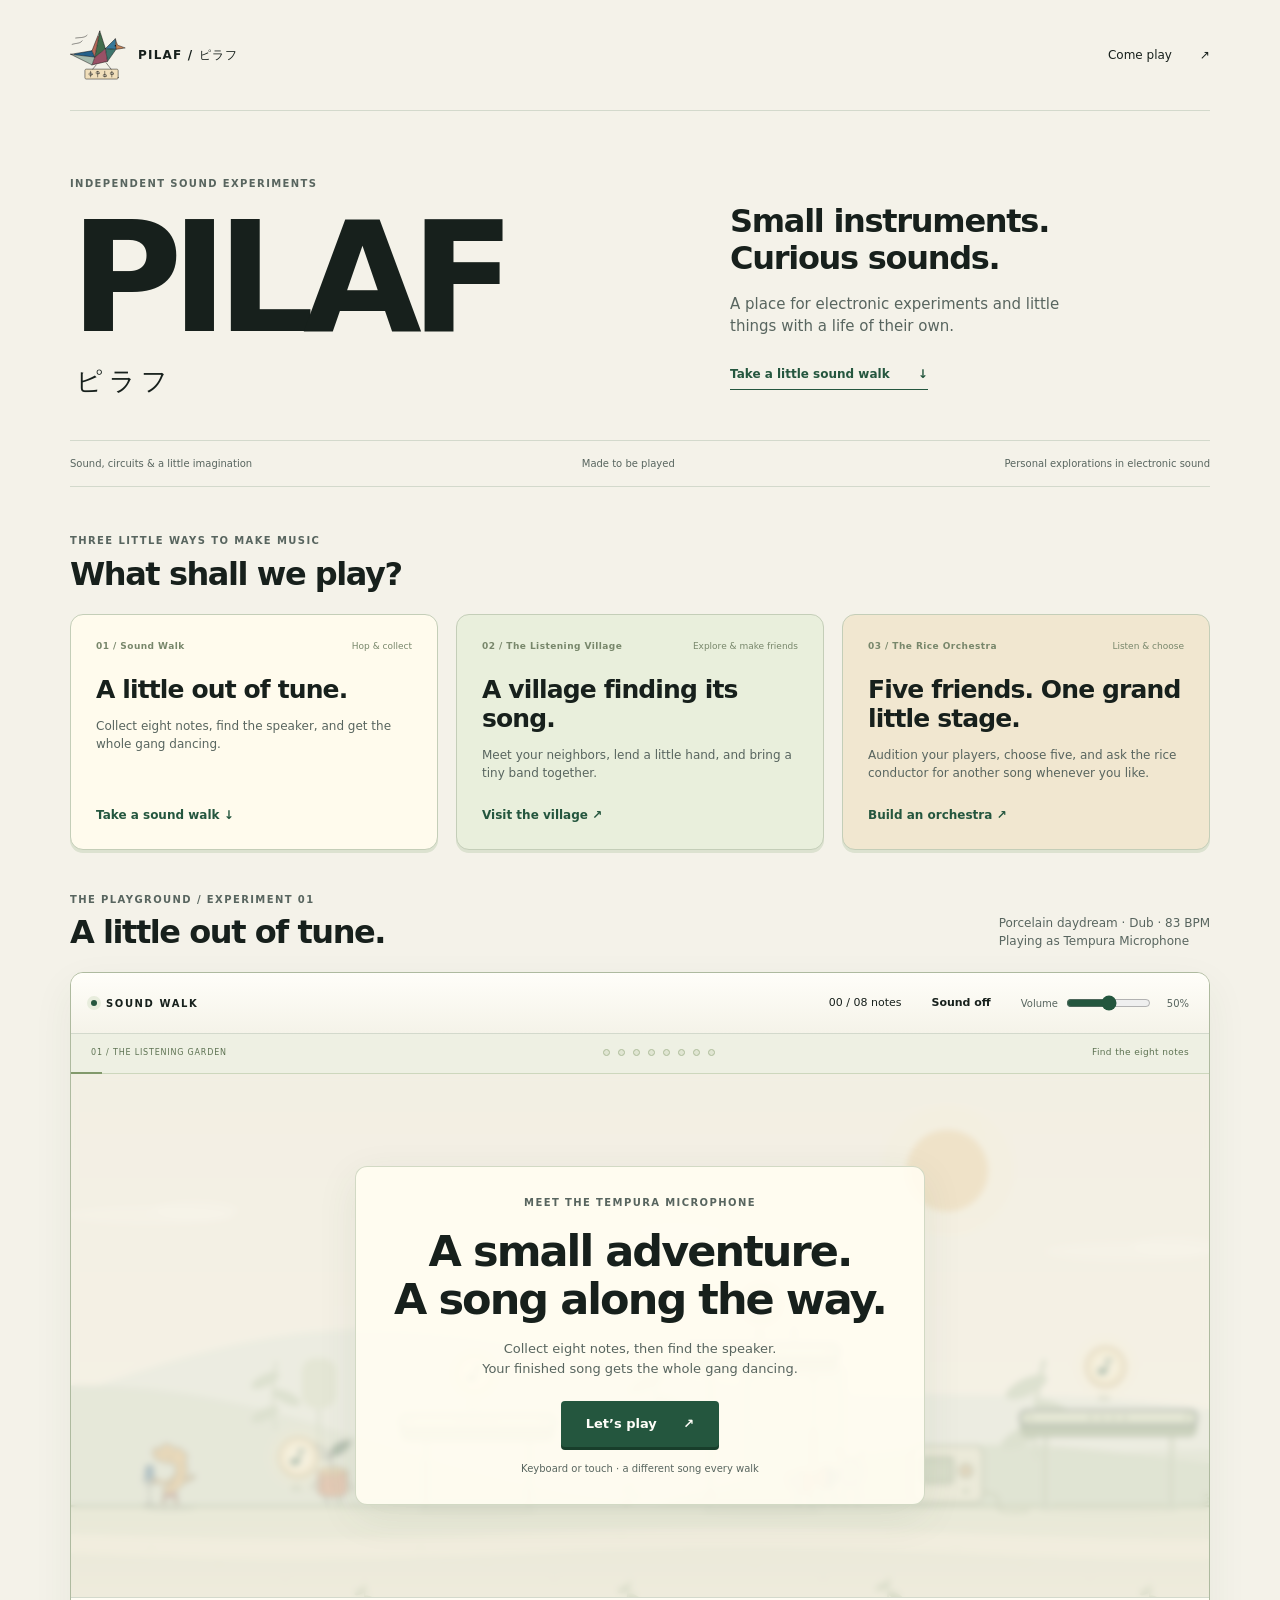
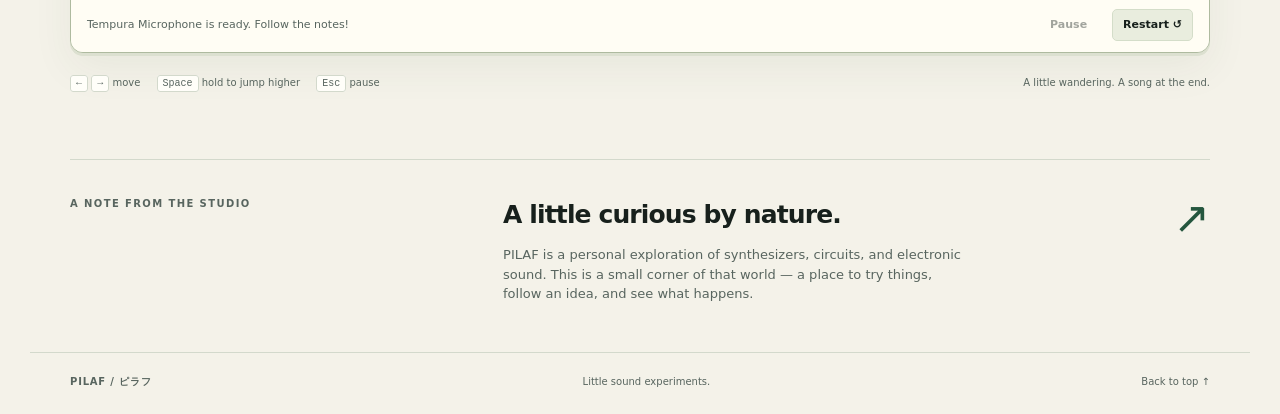
==== commit f0716ed2: "Give each musical style its own composition and arrangement Replace the shared eight-note walk with " ====
--- a/index.html
+++ b/index.html
@@ -8,8 +8,8 @@
   <title>PILAF / Little sound experiments</title>
   <link rel="icon" type="image/svg+xml" href="origami-mixer-bird.svg?v=volume-lettering-2">
   <link rel="stylesheet" href="style.css?v=games-4">
-  <script src="shared/character-art.js?v=9bc94798c490" defer></script><script src="shared/characters.js?v=5fae681c9cf5" defer></script><script src="music.js?v=3345558011ef" defer></script>
-  <script src="game.js?v=70d4b757bb1c" defer></script>
+  <script src="shared/character-art.js?v=9bc94798c490" defer></script><script src="shared/characters.js?v=5fae681c9cf5" defer></script><script src="music.js?v=9751d4457e4f" defer></script>
+  <script src="game.js?v=0f89109e2cad" defer></script>
 </head>
 <body>
   <header class="wrap">
